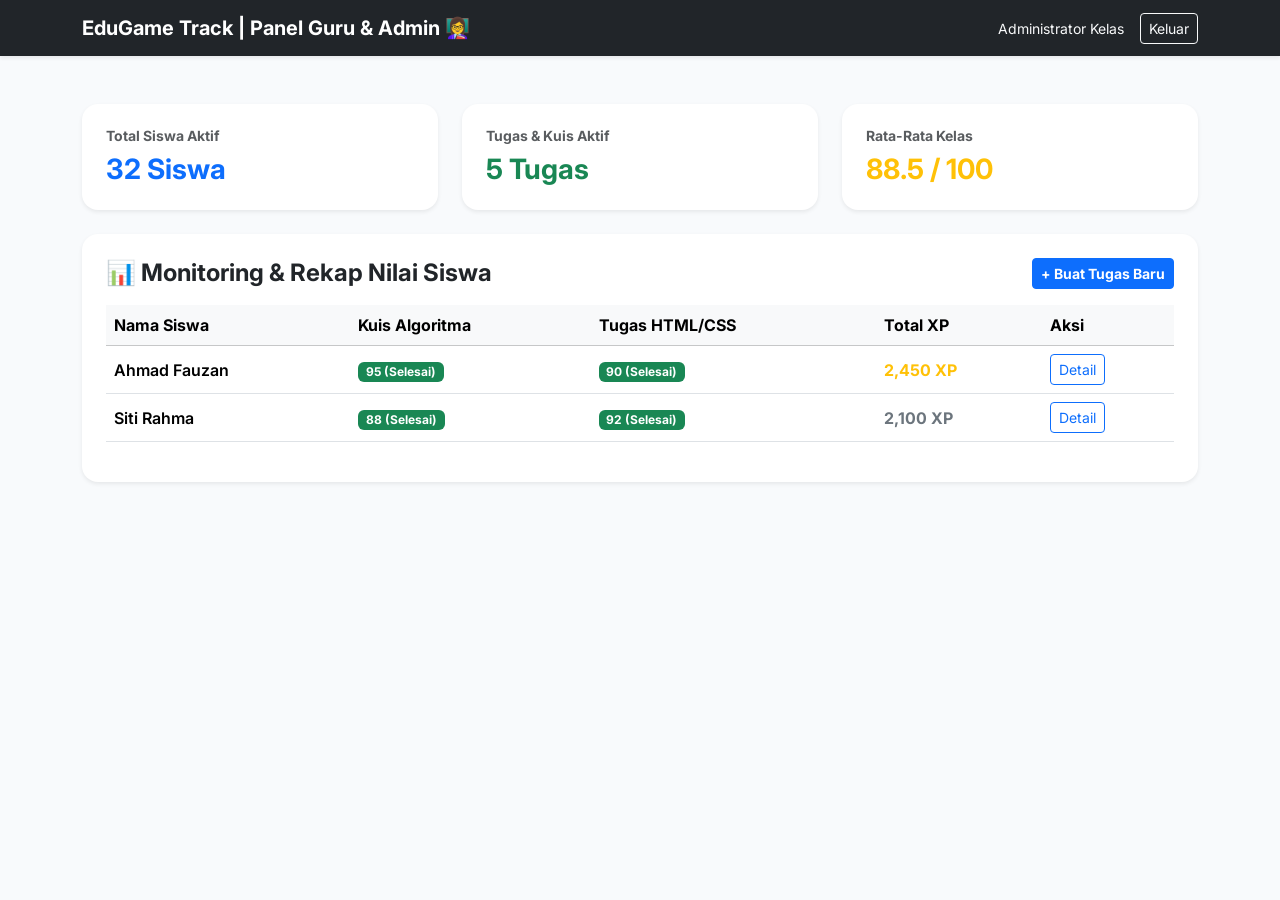
==== dashboard-guru.html @ e664f9f6 "Initial commit - EduGame Track" ====
<!DOCTYPE html>
<html lang="id">
<head>
    <meta charset="UTF-8">
    <meta name="viewport" content="width=device-width, initial-scale=1.0">
    <title>Dashboard Guru - EduGame Track</title>
    <link href="https://cdn.jsdelivr.net/npm/bootstrap@5.3.3/dist/css/bootstrap.min.css" rel="stylesheet">
    <link href="https://fonts.googleapis.com/css2?family=Inter:wght@300;400;500;600;700&display=swap" rel="stylesheet">
    <style>body { font-family: 'Inter', sans-serif; background-color: #f8fafc; }</style>
</head>
<body>

    <!-- Navbar Guru -->
    <nav class="navbar navbar-expand-lg navbar-dark bg-dark shadow-sm">
        <div class="container">
            <a class="navbar-brand fw-bold" href="#">EduGame Track | Panel Guru & Admin 👩‍🏫</a>
            <div class="d-flex align-items-center gap-3">
                <span class="text-light small">Administrator Kelas</span>
                <a href="index.html" class="btn btn-outline-light btn-sm">Keluar</a>
            </div>
        </div>
    </nav>

    <!-- Konten Utama Guru -->
    <div class="container py-5">
        <div class="row g-4 mb-4">
            <div class="col-md-4">
                <div class="card border-0 shadow-sm rounded-4 p-4 bg-white">
                    <h6 class="text-muted small fw-bold">Total Siswa Aktif</h6>
                    <h3 class="fw-bold text-primary mb-0">32 Siswa</h3>
                </div>
            </div>
            <div class="col-md-4">
                <div class="card border-0 shadow-sm rounded-4 p-4 bg-white">
                    <h6 class="text-muted small fw-bold">Tugas & Kuis Aktif</h6>
                    <h3 class="fw-bold text-success mb-0">5 Tugas</h3>
                </div>
            </div>
            <div class="col-md-4">
                <div class="card border-0 shadow-sm rounded-4 p-4 bg-white">
                    <h6 class="text-muted small fw-bold">Rata-Rata Kelas</h6>
                    <h3 class="fw-bold text-warning mb-0">88.5 / 100</h3>
                </div>
            </div>
        </div>

        <div class="card border-0 shadow-sm rounded-4 p-4">
            <div class="d-flex justify-content-between align-items-center mb-3">
                <h4 class="fw-bold mb-0">📊 Monitoring & Rekap Nilai Siswa</h4>
                <button onclick="alert('Membuka form pembuatan tugas baru...')" class="btn btn-primary btn-sm fw-bold">+ Buat Tugas Baru</button>
            </div>
            <div class="table-responsive">
                <table class="table table-hover align-middle">
                    <thead class="table-light">
                        <tr>
                            <th>Nama Siswa</th>
                            <th>Kuis Algoritma</th>
                            <th>Tugas HTML/CSS</th>
                            <th>Total XP</th>
                            <th>Aksi</th>
                        </tr>
                    </thead>
                    <tbody>
                        <tr>
                            <td class="fw-semibold">Ahmad Fauzan</td>
                            <td><span class="badge bg-success">95 (Selesai)</span></td>
                            <td><span class="badge bg-success">90 (Selesai)</span></td>
                            <td class="fw-bold text-warning">2,450 XP</td>
                            <td><button class="btn btn-sm btn-outline-primary">Detail</button></td>
                        </tr>
                        <tr>
                            <td class="fw-semibold">Siti Rahma</td>
                            <td><span class="badge bg-success">88 (Selesai)</span></td>
                            <td><span class="badge bg-success">92 (Selesai)</span></td>
                            <td class="fw-bold text-secondary">2,100 XP</td>
                            <td><button class="btn btn-sm btn-outline-primary">Detail</button></td>
                        </tr>
                    </tbody>
                </table>
            </div>
        </div>
    </div>

    <script src="https://cdn.jsdelivr.net/npm/bootstrap@5.3.3/dist/js/bootstrap.bundle.min.js"></script>
</body>
</html>
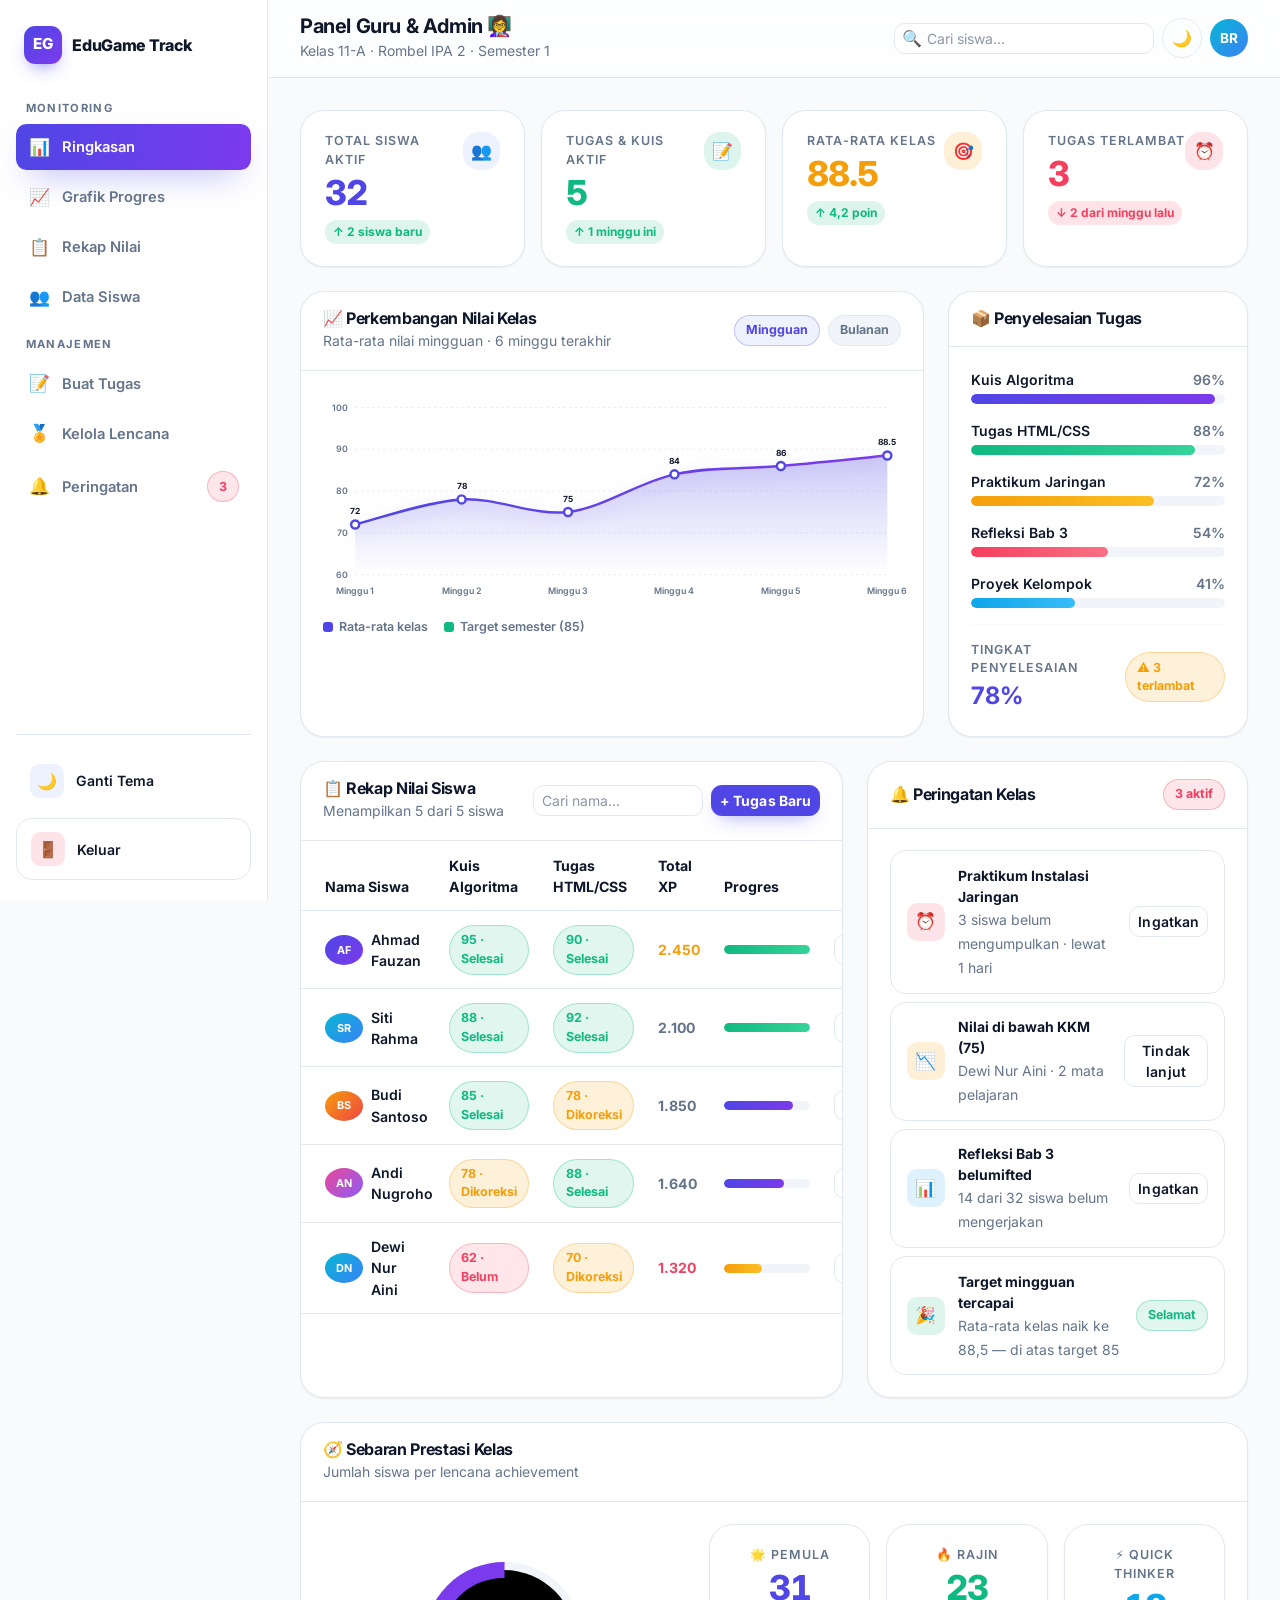
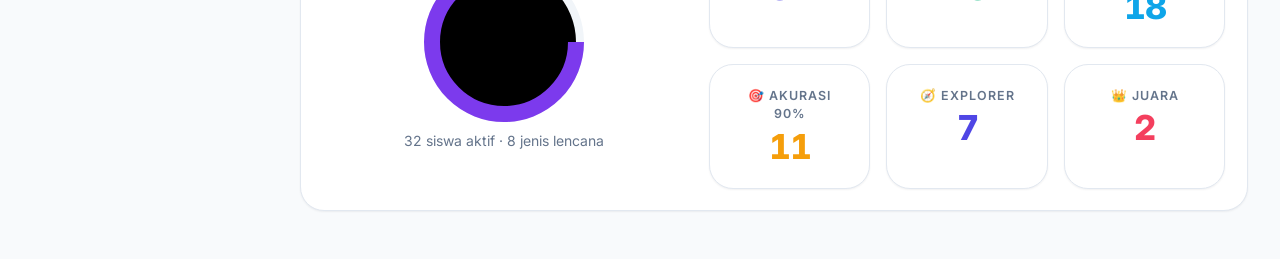
==== commit c48d4acd: "Redesign: design system assets, dark mode, animasi, grafik SVG, kuis game lengkap - assets/css/style" ====
--- a/dashboard-guru.html
+++ b/dashboard-guru.html
@@ -1,86 +1,570 @@
 <!DOCTYPE html>
-<html lang="id">
+<html lang="id" data-bs-theme="light">
 <head>
     <meta charset="UTF-8">
     <meta name="viewport" content="width=device-width, initial-scale=1.0">
-    <title>Dashboard Guru - EduGame Track</title>
+    <meta name="description" content="Panel guru EduGame Track — monitoring kelas, rekap nilai, dan grafik progres siswa.">
+    <meta name="theme-color" content="#4f46e5">
+    <title>Panel Guru — EduGame Track</title>
+
+    <link rel="icon" href="data:image/svg+xml,%3Csvg xmlns='http://www.w3.org/2000/svg' viewBox='0 0 64 64'%3E%3Crect width='64' height='64' rx='14' fill='%234f46e5'/%3E%3Ctext x='32' y='45' font-size='34' font-family='Arial,Helvetica,sans-serif' font-weight='bold' fill='%23ffffff' text-anchor='middle'%3EE%3C/text%3E%3C/svg%3E">
+
     <link href="https://cdn.jsdelivr.net/npm/bootstrap@5.3.3/dist/css/bootstrap.min.css" rel="stylesheet">
-    <link href="https://fonts.googleapis.com/css2?family=Inter:wght@300;400;500;600;700&display=swap" rel="stylesheet">
-    <style>body { font-family: 'Inter', sans-serif; background-color: #f8fafc; }</style>
+    <link href="https://fonts.googleapis.com/css2?family=Inter:wght@300;400;500;600;700;800&display=swap" rel="stylesheet">
+    <link rel="stylesheet" href="assets/css/style.css">
+
+    <script>
+        (function () {
+            try {
+                var t = localStorage.getItem('eg-theme');
+                document.documentElement.setAttribute('data-bs-theme', t || 'light');
+            } catch (e) { }
+        })();
+    </script>
+
+    <style>
+        .eg-alert-row {
+            display: flex; align-items: center; gap: .85rem;
+            padding: .85rem 1rem;
+            border-radius: var(--eg-radius);
+            border: 1px solid var(--eg-border);
+            background: var(--eg-surface);
+            transition: all var(--eg-dur) var(--eg-ease);
+        }
+        .eg-alert-row:hover { box-shadow: var(--eg-shadow-sm); transform: translateX(4px); }
+        .eg-alert-icon {
+            width: 38px; height: 38px; flex: 0 0 38px;
+            border-radius: .65rem;
+            display: grid; place-items: center;
+            font-size: 1.05rem;
+        }
+        .eg-table-mini { font-size: .88rem; }
+        .eg-legend {
+            display: inline-flex; align-items: center; gap: .4rem;
+            font-size: .78rem; font-weight: 600; color: var(--eg-muted);
+        }
+        .eg-legend i { width: 10px; height: 10px; border-radius: 3px; display: block; }
+    </style>
 </head>
+
 <body>
 
-    <!-- Navbar Guru -->
-    <nav class="navbar navbar-expand-lg navbar-dark bg-dark shadow-sm">
-        <div class="container">
-            <a class="navbar-brand fw-bold" href="#">EduGame Track | Panel Guru & Admin 👩‍🏫</a>
+<div class="eg-shell">
+
+    <!-- ============ SIDEBAR ============ -->
+    <aside class="eg-sidebar" data-sidebar>
+        <a class="eg-sidebar-brand text-decoration-none text-reset" href="index.html">
+            <span class="eg-brand-mark">EG</span>
+            <span>EduGame&nbsp;Track</span>
+        </a>
+
+        <div class="eg-nav-group-title">Monitoring</div>
+        <nav class="d-flex flex-column gap-1">
+            <a class="eg-side-link active" href="#">
+                <span class="eg-side-icon">📊</span> Ringkasan
+            </a>
+            <a class="eg-side-link" href="#grafik">
+                <span class="eg-side-icon">📈</span> Grafik Progres
+            </a>
+            <a class="eg-side-link" href="#rekap">
+                <span class="eg-side-icon">📋</span> Rekap Nilai
+            </a>
+            <a class="eg-side-link" href="#rekap">
+                <span class="eg-side-icon">👥</span> Data Siswa
+            </a>
+        </nav>
+
+        <div class="eg-nav-group-title">Manajemen</div>
+        <nav class="d-flex flex-column gap-1">
+            <a class="eg-side-link" href="#">
+                <span class="eg-side-icon">📝</span> Buat Tugas
+            </a>
+            <a class="eg-side-link" href="#">
+                <span class="eg-side-icon">🏅</span> Kelola Lencana
+            </a>
+            <a class="eg-side-link" href="#peringatan">
+                <span class="eg-side-icon">🔔</span> Peringatan
+                <span class="eg-badge-chip eg-chip-danger ms-auto">3</span>
+            </a>
+        </nav>
+
+        <div class="eg-side-foot">
+            <button class="eg-quick-action w-100 border-0 mb-2" type="button" data-theme-toggle>
+                <span class="qa-icon" data-theme-icon>🌙</span>
+                <span class="flex-grow-1 text-start">Ganti Tema</span>
+            </button>
+            <a class="eg-quick-action" href="login.html">
+                <span class="qa-icon" style="background:rgba(var(--eg-danger-rgb),.14)">🚪</span>
+                <span class="flex-grow-1">Keluar</span>
+            </a>
+        </div>
+    </aside>
+
+    <!-- ============ KONTEN ============ -->
+    <div class="eg-main">
+
+        <!-- Topbar -->
+        <header class="eg-topbar">
             <div class="d-flex align-items-center gap-3">
-                <span class="text-light small">Administrator Kelas</span>
-                <a href="index.html" class="btn btn-outline-light btn-sm">Keluar</a>
+                <button class="btn btn-ghost btn-icon eg-sidebar-toggle" type="button" data-sidebar-toggle aria-label="Buka menu">☰</button>
+                <div>
+                    <h1 class="fw-bold mb-0 fs-5">Panel Guru &amp; Admin 👩‍🏫</h1>
+                    <small class="text-secondary">Kelas 11-A · Rombel IPA 2 · Semester 1</small>
+                </div>
             </div>
-        </div>
-    </nav>
-
-    <!-- Konten Utama Guru -->
-    <div class="container py-5">
-        <div class="row g-4 mb-4">
-            <div class="col-md-4">
-                <div class="card border-0 shadow-sm rounded-4 p-4 bg-white">
-                    <h6 class="text-muted small fw-bold">Total Siswa Aktif</h6>
-                    <h3 class="fw-bold text-primary mb-0">32 Siswa</h3>
-                </div>
+
+            <div class="d-flex align-items-center gap-2">
+                <div class="position-relative d-none d-md-block">
+                    <input type="search" class="form-control form-control-sm" id="topSearch"
+                           placeholder="Cari siswa…" style="padding-left:2rem" aria-label="Cari siswa">
+                    <span class="position-absolute top-50 translate-middle-y ms-2 text-secondary">🔍</span>
+                </div>
+                <button class="btn btn-ghost btn-icon" type="button" data-theme-toggle aria-label="Ganti tema">
+                    <span data-theme-icon>🌙</span>
+                </button>
+                <span class="eg-avatar eg-avatar-2" title="Bu Rina">BR</span>
             </div>
-            <div class="col-md-4">
-                <div class="card border-0 shadow-sm rounded-4 p-4 bg-white">
-                    <h6 class="text-muted small fw-bold">Tugas & Kuis Aktif</h6>
-                    <h3 class="fw-bold text-success mb-0">5 Tugas</h3>
+        </header>
+
+        <div class="eg-content">
+
+            <!-- Statistik -->
+            <div class="row g-3 mb-4">
+                <div class="col-6 col-xl-3">
+                    <div class="eg-stat h-100" data-reveal>
+                        <div class="d-flex justify-content-between align-items-start">
+                            <div>
+                                <div class="eg-stat-label mb-1">Total Siswa Aktif</div>
+                                <div class="eg-stat-value text-primary"><span data-count="32">0</span></div>
+                            </div>
+                            <span class="eg-icon-bubble" style="width:38px;height:38px;font-size:1.05rem">👥</span>
+                        </div>
+                        <span class="eg-stat-trend eg-trend-up mt-2">↑ 2 siswa baru</span>
+                    </div>
+                </div>
+                <div class="col-6 col-xl-3">
+                    <div class="eg-stat h-100" data-reveal style="--reveal-delay:80ms">
+                        <div class="d-flex justify-content-between align-items-start">
+                            <div>
+                                <div class="eg-stat-label mb-1">Tugas &amp; Kuis Aktif</div>
+                                <div class="eg-stat-value text-success"><span data-count="5">0</span></div>
+                            </div>
+                            <span class="eg-icon-bubble eg-icon-bubble-2" style="width:38px;height:38px;font-size:1.05rem">📝</span>
+                        </div>
+                        <span class="eg-stat-trend eg-trend-up mt-2">↑ 1 minggu ini</span>
+                    </div>
+                </div>
+                <div class="col-6 col-xl-3">
+                    <div class="eg-stat h-100" data-reveal style="--reveal-delay:160ms">
+                        <div class="d-flex justify-content-between align-items-start">
+                            <div>
+                                <div class="eg-stat-label mb-1">Rata-rata Kelas</div>
+                                <div class="eg-stat-value text-warning"><span data-count="88.5" data-decimals="1">0</span></div>
+                            </div>
+                            <span class="eg-icon-bubble eg-icon-bubble-3" style="width:38px;height:38px;font-size:1.05rem">🎯</span>
+                        </div>
+                        <span class="eg-stat-trend eg-trend-up mt-2">↑ 4,2 poin</span>
+                    </div>
+                </div>
+                <div class="col-6 col-xl-3">
+                    <div class="eg-stat h-100" data-reveal style="--reveal-delay:240ms">
+                        <div class="d-flex justify-content-between align-items-start">
+                            <div>
+                                <div class="eg-stat-label mb-1">Tugas Terlambat</div>
+                                <div class="eg-stat-value text-danger"><span data-count="3">0</span></div>
+                            </div>
+                            <span class="eg-icon-bubble eg-icon-bubble-6" style="width:38px;height:38px;font-size:1.05rem">⏰</span>
+                        </div>
+                        <span class="eg-stat-trend eg-trend-down mt-2">↓ 2 dari minggu lalu</span>
+                    </div>
                 </div>
             </div>
-            <div class="col-md-4">
-                <div class="card border-0 shadow-sm rounded-4 p-4 bg-white">
-                    <h6 class="text-muted small fw-bold">Rata-Rata Kelas</h6>
-                    <h3 class="fw-bold text-warning mb-0">88.5 / 100</h3>
+
+            <!-- Grafik -->
+            <div class="row g-4 mb-4" id="grafik">
+                <div class="col-lg-8">
+                    <div class="eg-panel h-100" data-reveal>
+                        <div class="eg-panel-head">
+                            <div>
+                                <h3 class="eg-panel-title">📈 Perkembangan Nilai Kelas</h3>
+                                <small class="text-secondary">Rata-rata nilai mingguan · 6 minggu terakhir</small>
+                            </div>
+                            <div class="d-flex gap-2">
+                                <span class="eg-badge-chip eg-chip-primary">Mingguan</span>
+                                <span class="eg-badge-chip eg-chip-muted">Bulanan</span>
+                            </div>
+                        </div>
+                        <div class="eg-panel-body">
+                            <div id="chartNilai"></div>
+                            <div class="d-flex flex-wrap gap-3 mt-3">
+                                <span class="eg-legend"><i style="background:var(--eg-primary)"></i> Rata-rata kelas</span>
+                                <span class="eg-legend"><i style="background:var(--eg-success)"></i> Target semester (85)</span>
+                            </div>
+                        </div>
+                    </div>
+                </div>
+
+                <div class="col-lg-4">
+                    <div class="eg-panel h-100" data-reveal="right">
+                        <div class="eg-panel-head">
+                            <h3 class="eg-panel-title">📦 Penyelesaian Tugas</h3>
+                        </div>
+                        <div class="eg-panel-body">
+                            <div class="eg-bar-row">
+                                <div class="d-flex justify-content-between small fw-semibold mb-1">
+                                    <span>Kuis Algoritma</span><span class="text-secondary">96%</span>
+                                </div>
+                                <div class="eg-bar-track">
+                                    <div class="eg-bar-fill" data-progress="96" style="background:linear-gradient(90deg,var(--eg-primary),var(--eg-violet))"></div>
+                                </div>
+                            </div>
+                            <div class="eg-bar-row">
+                                <div class="d-flex justify-content-between small fw-semibold mb-1">
+                                    <span>Tugas HTML/CSS</span><span class="text-secondary">88%</span>
+                                </div>
+                                <div class="eg-bar-track">
+                                    <div class="eg-bar-fill" data-progress="88" style="background:linear-gradient(90deg,var(--eg-success),#34d399)"></div>
+                                </div>
+                            </div>
+                            <div class="eg-bar-row">
+                                <div class="d-flex justify-content-between small fw-semibold mb-1">
+                                    <span>Praktikum Jaringan</span><span class="text-secondary">72%</span>
+                                </div>
+                                <div class="eg-bar-track">
+                                    <div class="eg-bar-fill" data-progress="72" style="background:linear-gradient(90deg,var(--eg-xp),#fbbf24)"></div>
+                                </div>
+                            </div>
+                            <div class="eg-bar-row">
+                                <div class="d-flex justify-content-between small fw-semibold mb-1">
+                                    <span>Refleksi Bab 3</span><span class="text-secondary">54%</span>
+                                </div>
+                                <div class="eg-bar-track">
+                                    <div class="eg-bar-fill" data-progress="54" style="background:linear-gradient(90deg,var(--eg-danger),#fb7185)"></div>
+                                </div>
+                            </div>
+                            <div class="eg-bar-row">
+                                <div class="d-flex justify-content-between small fw-semibold mb-1">
+                                    <span>Proyek Kelompok</span><span class="text-secondary">41%</span>
+                                </div>
+                                <div class="eg-bar-track">
+                                    <div class="eg-bar-fill" data-progress="41" style="background:linear-gradient(90deg,var(--eg-info),#38bdf8)"></div>
+                                </div>
+                            </div>
+
+                            <hr style="border-color:var(--eg-border)">
+
+                            <div class="d-flex justify-content-between align-items-center">
+                                <div>
+                                    <div class="eg-stat-label">Tingkat Penyelesaian</div>
+                                    <div class="fs-4 fw-bold text-primary">78%</div>
+                                </div>
+                                <span class="eg-badge-chip eg-chip-warning">⚠️ 3 terlambat</span>
+                            </div>
+                        </div>
+                    </div>
                 </div>
             </div>
-        </div>
-
-        <div class="card border-0 shadow-sm rounded-4 p-4">
-            <div class="d-flex justify-content-between align-items-center mb-3">
-                <h4 class="fw-bold mb-0">📊 Monitoring & Rekap Nilai Siswa</h4>
-                <button onclick="alert('Membuka form pembuatan tugas baru...')" class="btn btn-primary btn-sm fw-bold">+ Buat Tugas Baru</button>
+
+            <!-- Rekap + Peringatan -->
+            <div class="row g-4 mb-4">
+                <div class="col-lg-7" id="rekap">
+                    <div class="eg-panel h-100" data-reveal>
+                        <div class="eg-panel-head">
+                            <div>
+                                <h3 class="eg-panel-title">📋 Rekap Nilai Siswa</h3>
+                                <small class="text-secondary" id="tableInfo">Menampilkan 5 dari 5 siswa</small>
+                            </div>
+                            <div class="d-flex gap-2">
+                                <input type="search" class="form-control form-control-sm" id="tableSearch"
+                                       placeholder="Cari nama…" style="width:170px" aria-label="Cari nama siswa">
+                                <button class="btn btn-primary btn-sm fw-bold" type="button" id="btnNewTask">+ Tugas Baru</button>
+                            </div>
+                        </div>
+                        <div class="eg-panel-body p-0">
+                            <div class="table-responsive">
+                                <table class="table table-hover align-middle eg-table-mini mb-0" id="studentTable">
+                                    <thead>
+                                        <tr>
+                                            <th class="ps-4">Nama Siswa</th>
+                                            <th>Kuis Algoritma</th>
+                                            <th>Tugas HTML/CSS</th>
+                                            <th>Total XP</th>
+                                            <th>Progres</th>
+                                            <th class="text-end pe-4">Aksi</th>
+                                        </tr>
+                                    </thead>
+                                    <tbody>
+                                        <tr>
+                                            <td class="ps-4">
+                                                <div class="d-flex align-items-center gap-2">
+                                                    <span class="eg-avatar" style="width:30px;height:30px;font-size:.68rem">AF</span>
+                                                    <span class="fw-semibold">Ahmad Fauzan</span>
+                                                </div>
+                                            </td>
+                                            <td><span class="eg-badge-chip eg-chip-success">95 · Selesai</span></td>
+                                            <td><span class="eg-badge-chip eg-chip-success">90 · Selesai</span></td>
+                                            <td class="fw-bold text-warning">2.450</td>
+                                            <td style="min-width:110px">
+                                                <div class="eg-progress eg-progress-success"><span data-progress="100"></span></div>
+                                            </td>
+                                            <td class="text-end pe-4">
+                                                <button class="btn btn-ghost btn-sm" data-detail="Ahmad Fauzan">Detail</button>
+                                            </td>
+                                        </tr>
+                                        <tr>
+                                            <td class="ps-4">
+                                                <div class="d-flex align-items-center gap-2">
+                                                    <span class="eg-avatar eg-avatar-2" style="width:30px;height:30px;font-size:.68rem">SR</span>
+                                                    <span class="fw-semibold">Siti Rahma</span>
+                                                </div>
+                                            </td>
+                                            <td><span class="eg-badge-chip eg-chip-success">88 · Selesai</span></td>
+                                            <td><span class="eg-badge-chip eg-chip-success">92 · Selesai</span></td>
+                                            <td class="fw-bold text-secondary">2.100</td>
+                                            <td style="min-width:110px">
+                                                <div class="eg-progress eg-progress-success"><span data-progress="100"></span></div>
+                                            </td>
+                                            <td class="text-end pe-4">
+                                                <button class="btn btn-ghost btn-sm" data-detail="Siti Rahma">Detail</button>
+                                            </td>
+                                        </tr>
+                                        <tr>
+                                            <td class="ps-4">
+                                                <div class="d-flex align-items-center gap-2">
+                                                    <span class="eg-avatar eg-avatar-3" style="width:30px;height:30px;font-size:.68rem">BS</span>
+                                                    <span class="fw-semibold">Budi Santoso</span>
+                                                </div>
+                                            </td>
+                                            <td><span class="eg-badge-chip eg-chip-success">85 · Selesai</span></td>
+                                            <td><span class="eg-badge-chip eg-chip-warning">78 · Dikoreksi</span></td>
+                                            <td class="fw-bold text-secondary">1.850</td>
+                                            <td style="min-width:110px">
+                                                <div class="eg-progress"><span data-progress="80"></span></div>
+                                            </td>
+                                            <td class="text-end pe-4">
+                                                <button class="btn btn-ghost btn-sm" data-detail="Budi Santoso">Detail</button>
+                                            </td>
+                                        </tr>
+                                        <tr>
+                                            <td class="ps-4">
+                                                <div class="d-flex align-items-center gap-2">
+                                                    <span class="eg-avatar eg-avatar-4" style="width:30px;height:30px;font-size:.68rem">AN</span>
+                                                    <span class="fw-semibold">Andi Nugroho</span>
+                                                </div>
+                                            </td>
+                                            <td><span class="eg-badge-chip eg-chip-warning">78 · Dikoreksi</span></td>
+                                            <td><span class="eg-badge-chip eg-chip-success">88 · Selesai</span></td>
+                                            <td class="fw-bold text-secondary">1.640</td>
+                                            <td style="min-width:110px">
+                                                <div class="eg-progress"><span data-progress="70"></span></div>
+                                            </td>
+                                            <td class="text-end pe-4">
+                                                <button class="btn btn-ghost btn-sm" data-detail="Andi Nugroho">Detail</button>
+                                            </td>
+                                        </tr>
+                                        <tr>
+                                            <td class="ps-4">
+                                                <div class="d-flex align-items-center gap-2">
+                                                    <span class="eg-avatar eg-avatar-2" style="width:30px;height:30px;font-size:.68rem">DN</span>
+                                                    <span class="fw-semibold">Dewi Nur Aini</span>
+                                                </div>
+                                            </td>
+                                            <td><span class="eg-badge-chip eg-chip-danger">62 · Belum</span></td>
+                                            <td><span class="eg-badge-chip eg-chip-warning">70 · Dikoreksi</span></td>
+                                            <td class="fw-bold text-danger">1.320</td>
+                                            <td style="min-width:110px">
+                                                <div class="eg-progress eg-progress-xp"><span data-progress="45"></span></div>
+                                            </td>
+                                            <td class="text-end pe-4">
+                                                <button class="btn btn-ghost btn-sm" data-detail="Dewi Nur Aini">Detail</button>
+                                            </td>
+                                        </tr>
+                                    </tbody>
+                                </table>
+                                <p class="text-center text-secondary small py-4 mb-0 d-none" id="emptyState">
+                                    Tidak ada siswa yang cocok dengan pencarianmu.
+                                </p>
+                            </div>
+                        </div>
+                    </div>
+                </div>
+
+                <div class="col-lg-5" id="peringatan">
+                    <div class="eg-panel h-100" data-reveal="right">
+                        <div class="eg-panel-head">
+                            <h3 class="eg-panel-title">🔔 Peringatan Kelas</h3>
+                            <span class="eg-badge-chip eg-chip-danger">3 aktif</span>
+                        </div>
+                        <div class="eg-panel-body d-flex flex-column gap-2">
+                            <div class="eg-alert-row">
+                                <div class="eg-alert-icon" style="background:rgba(var(--eg-danger-rgb),.14)">⏰</div>
+                                <div class="flex-grow-1">
+                                    <div class="fw-bold small">Praktikum Instalasi Jaringan</div>
+                                    <small class="text-secondary">3 siswa belum mengumpulkan · lewat 1 hari</small>
+                                </div>
+                                <button class="btn btn-ghost btn-sm" data-notify="Pengingat dikirim ke 3 siswa.">Ingatkan</button>
+                            </div>
+                            <div class="eg-alert-row">
+                                <div class="eg-alert-icon" style="background:rgba(var(--eg-xp-rgb),.16)">📉</div>
+                                <div class="flex-grow-1">
+                                    <div class="fw-bold small">Nilai di bawah KKM (75)</div>
+                                    <small class="text-secondary">Dewi Nur Aini · 2 mata pelajaran</small>
+                                </div>
+                                <button class="btn btn-ghost btn-sm" data-notify="Catatan coaching akan dikirim ke wali kelas.">Tindak lanjut</button>
+                            </div>
+                            <div class="eg-alert-row">
+                                <div class="eg-alert-icon" style="background:rgba(var(--eg-info-rgb),.14)">📊</div>
+                                <div class="flex-grow-1">
+                                    <div class="fw-bold small">Refleksi Bab 3 belumifted</div>
+                                    <small class="text-secondary">14 dari 32 siswa belum mengerjakan</small>
+                                </div>
+                                <button class="btn btn-ghost btn-sm" data-notify="Pengingat dikirim ke 14 siswa.">Ingatkan</button>
+                            </div>
+                            <div class="eg-alert-row">
+                                <div class="eg-alert-icon" style="background:rgba(var(--eg-success-rgb),.14)">🎉</div>
+                                <div class="flex-grow-1">
+                                    <div class="fw-bold small">Target mingguan tercapai</div>
+                                    <small class="text-secondary">Rata-rata kelas naik ke 88,5 — di atas target 85</small>
+                                </div>
+                                <span class="eg-badge-chip eg-chip-success">Selamat</span>
+                            </div>
+                        </div>
+                    </div>
+                </div>
             </div>
-            <div class="table-responsive">
-                <table class="table table-hover align-middle">
-                    <thead class="table-light">
-                        <tr>
-                            <th>Nama Siswa</th>
-                            <th>Kuis Algoritma</th>
-                            <th>Tugas HTML/CSS</th>
-                            <th>Total XP</th>
-                            <th>Aksi</th>
-                        </tr>
-                    </thead>
-                    <tbody>
-                        <tr>
-                            <td class="fw-semibold">Ahmad Fauzan</td>
-                            <td><span class="badge bg-success">95 (Selesai)</span></td>
-                            <td><span class="badge bg-success">90 (Selesai)</span></td>
-                            <td class="fw-bold text-warning">2,450 XP</td>
-                            <td><button class="btn btn-sm btn-outline-primary">Detail</button></td>
-                        </tr>
-                        <tr>
-                            <td class="fw-semibold">Siti Rahma</td>
-                            <td><span class="badge bg-success">88 (Selesai)</span></td>
-                            <td><span class="badge bg-success">92 (Selesai)</span></td>
-                            <td class="fw-bold text-secondary">2,100 XP</td>
-                            <td><button class="btn btn-sm btn-outline-primary">Detail</button></td>
-                        </tr>
-                    </tbody>
-                </table>
+
+            <!-- Ringkasan kelas -->
+            <div class="eg-panel" data-reveal>
+                <div class="eg-panel-head">
+                    <div>
+                        <h3 class="eg-panel-title">🧭 Sebaran Prestasi Kelas</h3>
+                        <small class="text-secondary">Jumlah siswa per lencana achievement</small>
+                    </div>
+                </div>
+                <div class="eg-panel-body">
+                    <div class="row g-4 align-items-center">
+                        <div class="col-lg-5 text-center">
+                            <div class="eg-ring-wrap mx-auto" style="width:160px;height:160px">
+                                <svg id="donutLencana" width="160" height="160" role="img" aria-label="Sebaran lencana kelas"></svg>
+                            </div>
+                            <small class="text-secondary d-block mt-2">32 siswa aktif · 8 jenis lencana</small>
+                        </div>
+                        <div class="col-lg-7">
+                            <div class="row g-3">
+                                <div class="col-6 col-md-4">
+                                    <div class="eg-stat h-100 text-center">
+                                        <div class="eg-stat-label mb-1">🌟 Pemula</div>
+                                        <div class="eg-stat-value text-primary"><span data-count="32">0</span></div>
+                                    </div>
+                                </div>
+                                <div class="col-6 col-md-4">
+                                    <div class="eg-stat h-100 text-center">
+                                        <div class="eg-stat-label mb-1">🔥 Rajin</div>
+                                        <div class="eg-stat-value text-success"><span data-count="24">0</span></div>
+                                    </div>
+                                </div>
+                                <div class="col-6 col-md-4">
+                                    <div class="eg-stat h-100 text-center">
+                                        <div class="eg-stat-label mb-1">⚡ Quick Thinker</div>
+                                        <div class="eg-stat-value text-info"><span data-count="18">0</span></div>
+                                    </div>
+                                </div>
+                                <div class="col-6 col-md-4">
+                                    <div class="eg-stat h-100 text-center">
+                                        <div class="eg-stat-label mb-1">🎯 Akurasi 90%</div>
+                                        <div class="eg-stat-value text-warning"><span data-count="11">0</span></div>
+                                    </div>
+                                </div>
+                                <div class="col-6 col-md-4">
+                                    <div class="eg-stat h-100 text-center">
+                                        <div class="eg-stat-label mb-1">🧭 Explorer</div>
+                                        <div class="eg-stat-value text-primary"><span data-count="7">0</span></div>
+                                    </div>
+                                </div>
+                                <div class="col-6 col-md-4">
+                                    <div class="eg-stat h-100 text-center">
+                                        <div class="eg-stat-label mb-1">👑 Juara</div>
+                                        <div class="eg-stat-value text-danger"><span data-count="2">0</span></div>
+                                    </div>
+                                </div>
+                            </div>
+                        </div>
+                    </div>
+                </div>
             </div>
+
         </div>
     </div>
-
-    <script src="https://cdn.jsdelivr.net/npm/bootstrap@5.3.3/dist/js/bootstrap.bundle.min.js"></script>
+</div>
+
+<script src="https://cdn.jsdelivr.net/npm/bootstrap@5.3.3/dist/js/bootstrap.bundle.min.js"></script>
+<script src="assets/js/app.js"></script>
+<script>
+    (function () {
+        'use strict';
+
+        /* Grafik perkembangan nilai (SVG buatan sendiri) */
+        EG.chart.line(document.getElementById('chartNilai'), {
+            labels: ['Minggu 1', 'Minggu 2', 'Minggu 3', 'Minggu 4', 'Minggu 5', 'Minggu 6'],
+            values: [72, 78, 75, 84, 86, 88.5],
+            min: 60, max: 100, unit: '',
+            label: 'Grafik perkembangan rata-rata nilai kelas 11-A'
+        });
+
+        /* Donat sebaran lencana */
+        EG.chart.ring(document.getElementById('donutLencana'), 75, 100, {
+            size: 160, stroke: 16, color: 'var(--eg-violet)'
+        });
+
+        /* Pencarian tabel */
+        const table = document.getElementById('studentTable');
+        const searchInput = document.getElementById('tableSearch');
+        const topSearch = document.getElementById('topSearch');
+        const info = document.getElementById('tableInfo');
+        const emptyState = document.getElementById('emptyState');
+
+        function filterRows(keyword) {
+            const key = keyword.trim().toLowerCase();
+            const rows = Array.from(table.tBodies[0].rows);
+            let visible = 0;
+
+            rows.forEach((row) => {
+                const match = row.textContent.toLowerCase().includes(key);
+                row.style.display = match ? '' : 'none';
+                if (match) visible++;
+            });
+
+            info.textContent = 'Menampilkan ' + visible + ' dari ' + rows.length + ' siswa';
+            emptyState.classList.toggle('d-none', visible !== 0);
+        }
+
+        searchInput.addEventListener('input', (e) => filterRows(e.target.value));
+        topSearch.addEventListener('input', (e) => {
+            searchInput.value = e.target.value;
+            filterRows(e.target.value);
+        });
+
+        /* Aksi baris tabel */
+        document.querySelectorAll('[data-detail]').forEach((btn) => {
+            btn.addEventListener('click', () => {
+                EG.toast('Menampilkan profil lengkap ' + btn.dataset.detail + '.', {
+                    type: 'info', title: 'Detail Siswa', icon: '👤'
+                });
+            });
+        });
+
+        document.querySelectorAll('[data-notify]').forEach((btn) => {
+            btn.addEventListener('click', () => {
+                EG.toast(btn.dataset.notify, { type: 'success', title: 'Tindakan diproses', icon: '📨' });
+            });
+        });
+
+        document.getElementById('btnNewTask').addEventListener('click', () => {
+            EG.toast('Formulir pembuatan tugas akan segera tersedia di versi berikutnya.', {
+                type: 'info', title: 'Buat Tugas Baru', icon: '📝'
+            });
+        });
+    })();
+</script>
 </body>
-</html>+</html>
--- a/assets/css/style.css
+++ b/assets/css/style.css
@@ -0,0 +1,1271 @@
+/* ==========================================================================
+   EduGame Track — Blueprint Design System
+   --------------------------------------------------------------------------
+   Tema   : Gamifikasi pendidikan (Indigo/Violet + Amber untuk XP)
+   Layout : Landing page + Login + Dashboard (Siswa & Guru)
+   Support: Light/Dark theme, reduced-motion, print
+   ========================================================================== */
+
+/* --------------------------------------------------------------------------
+   1. Design tokens
+   -------------------------------------------------------------------------- */
+:root {
+  /* Brand */
+  --eg-primary: #4f46e5;
+  --eg-primary-rgb: 79, 70, 229;
+  --eg-primary-dark: #4338ca;
+  --eg-primary-soft: #eef2ff;
+  --eg-violet: #7c3aed;
+  --eg-violet-rgb: 124, 58, 237;
+
+  /* Semantic */
+  --eg-xp: #f59e0b;
+  --eg-xp-rgb: 245, 158, 11;
+  --eg-success: #10b981;
+  --eg-success-rgb: 16, 185, 129;
+  --eg-danger: #f43f5e;
+  --eg-danger-rgb: 244, 63, 94;
+  --eg-info: #0ea5e9;
+  --eg-info-rgb: 14, 165, 233;
+
+  /* Surface */
+  --eg-surface: #ffffff;
+  --eg-surface-2: #f8fafc;
+  --eg-surface-3: #f1f5f9;
+  --eg-border: #e2e8f0;
+  --eg-text: #0f172a;
+  --eg-muted: #64748b;
+
+  /* Shape & motion */
+  --eg-radius-sm: .65rem;
+  --eg-radius: 1rem;
+  --eg-radius-lg: 1.5rem;
+  --eg-radius-xl: 2rem;
+  --eg-ease: cubic-bezier(.4, 0, .2, 1);
+  --eg-ease-out: cubic-bezier(.16, 1, .3, 1);
+  --eg-dur: .3s;
+
+  /* Elevation */
+  --eg-shadow-xs: 0 1px 2px rgba(15, 23, 42, .06);
+  --eg-shadow-sm: 0 1px 2px rgba(15, 23, 42, .05), 0 2px 6px -1px rgba(15, 23, 42, .07);
+  --eg-shadow: 0 4px 6px -1px rgba(15, 23, 42, .07), 0 2px 4px -2px rgba(15, 23, 42, .06);
+  --eg-shadow-lg: 0 20px 25px -5px rgba(15, 23, 42, .08), 0 8px 10px -6px rgba(15, 23, 42, .05);
+  --eg-shadow-brand: 0 14px 34px -14px rgba(79, 70, 229, .55);
+
+  /* Glass */
+  --eg-glass-bg: rgba(255, 255, 255, .78);
+  --eg-glass-border: rgba(255, 255, 255, .6);
+}
+
+[data-bs-theme="dark"] {
+  --eg-primary: #818cf8;
+  --eg-primary-rgb: 129, 140, 248;
+  --eg-primary-dark: #6366f1;
+  --eg-primary-soft: rgba(99, 102, 241, .16);
+  --eg-violet: #a78bfa;
+  --eg-violet-rgb: 167, 139, 250;
+
+  --eg-success: #34d399;
+  --eg-success-rgb: 52, 211, 153;
+  --eg-danger: #fb7185;
+  --eg-danger-rgb: 251, 113, 133;
+  --eg-info: #38bdf8;
+  --eg-info-rgb: 56, 189, 248;
+  --eg-xp: #fbbf24;
+  --eg-xp-rgb: 251, 191, 36;
+
+  --eg-surface: #0f172a;
+  --eg-surface-2: #131f38;
+  --eg-surface-3: #1e293b;
+  --eg-border: #273449;
+  --eg-text: #e2e8f0;
+  --eg-muted: #94a3b8;
+
+  --eg-shadow-xs: 0 1px 2px rgba(0, 0, 0, .35);
+  --eg-shadow-sm: 0 1px 2px rgba(0, 0, 0, .35), 0 2px 8px -2px rgba(0, 0, 0, .4);
+  --eg-shadow: 0 6px 14px -4px rgba(0, 0, 0, .45);
+  --eg-shadow-lg: 0 24px 40px -12px rgba(0, 0, 0, .55);
+  --eg-shadow-brand: 0 14px 34px -14px rgba(99, 102, 241, .6);
+
+  --eg-glass-bg: rgba(15, 23, 42, .82);
+  --eg-glass-border: rgba(148, 163, 184, .18);
+}
+
+/* --------------------------------------------------------------------------
+   2. Base
+   -------------------------------------------------------------------------- */
+html {
+  scroll-behavior: smooth;
+  scroll-padding-top: 90px;
+}
+
+body {
+  font-family: 'Inter', system-ui, -apple-system, 'Segoe UI', sans-serif;
+  background-color: var(--eg-surface-2);
+  color: var(--eg-text);
+  -webkit-font-smoothing: antialiased;
+  overflow-x: hidden;
+}
+
+h1, h2, h3, h4, h5, h6 {
+  letter-spacing: -.02em;
+  font-weight: 700;
+}
+
+::selection {
+  background: rgba(var(--eg-primary-rgb), .22);
+}
+
+/* Scrollbar */
+::-webkit-scrollbar { width: 11px; height: 11px; }
+::-webkit-scrollbar-track { background: var(--eg-surface-3); }
+::-webkit-scrollbar-thumb {
+  background: rgba(var(--eg-primary-rgb), .35);
+  border-radius: 99px;
+  border: 3px solid var(--eg-surface-3);
+}
+::-webkit-scrollbar-thumb:hover { background: rgba(var(--eg-primary-rgb), .55); }
+
+/* Focus ring yang konsisten */
+a:focus-visible,
+button:focus-visible,
+input:focus-visible,
+select:focus-visible,
+textarea:focus-visible,
+[tabindex]:focus-visible {
+  outline: 3px solid rgba(var(--eg-primary-rgb), .45);
+  outline-offset: 2px;
+  border-radius: .35rem;
+}
+
+/* --------------------------------------------------------------------------
+   3. Bootstrap overrides
+   -------------------------------------------------------------------------- */
+:root,
+[data-bs-theme="light"] {
+  --bs-body-bg: var(--eg-surface-2);
+  --bs-body-color: var(--eg-text);
+  --bs-border-color: var(--eg-border);
+  --bs-secondary-color: var(--eg-muted);
+  --bs-link-color: var(--eg-primary);
+  --bs-link-hover-color: var(--eg-primary-dark);
+  --bs-border-radius: var(--eg-radius-sm);
+}
+
+[data-bs-theme="dark"] {
+  --bs-body-bg: var(--eg-surface-2);
+  --bs-body-color: var(--eg-text);
+  --bs-border-color: var(--eg-border);
+  --bs-secondary-color: var(--eg-muted);
+  --bs-link-color: var(--eg-primary);
+  --bs-link-hover-color: var(--eg-primary);
+}
+
+.text-primary { color: rgba(var(--eg-primary-rgb), var(--bs-text-opacity, 1)) !important; }
+.text-secondary { color: var(--eg-muted) !important; }
+.text-success { color: rgba(var(--eg-success-rgb), var(--bs-text-opacity, 1)) !important; }
+.text-danger  { color: rgba(var(--eg-danger-rgb), var(--bs-text-opacity, 1)) !important; }
+.text-warning { color: rgba(var(--eg-xp-rgb), var(--bs-text-opacity, 1)) !important; }
+.text-info    { color: rgba(var(--eg-info-rgb), var(--bs-text-opacity, 1)) !important; }
+
+.bg-primary { background-color: rgba(var(--eg-primary-rgb), var(--bs-bg-opacity, 1)) !important; }
+.bg-success { background-color: rgba(var(--eg-success-rgb), var(--bs-bg-opacity, 1)) !important; }
+.bg-danger  { background-color: rgba(var(--eg-danger-rgb), var(--bs-bg-opacity, 1)) !important; }
+.bg-warning { background-color: rgba(var(--eg-xp-rgb), var(--bs-bg-opacity, 1)) !important; }
+.bg-info    { background-color: rgba(var(--eg-info-rgb), var(--bs-bg-opacity, 1)) !important; }
+
+.text-primary-emphasis { color: var(--eg-primary-dark) !important; }
+.bg-primary-subtle { background-color: var(--eg-primary-soft) !important; }
+.text-primary-subtle { color: var(--eg-primary) !important; }
+
+.border-primary { border-color: rgba(var(--eg-primary-rgb), var(--bs-border-opacity, 1)) !important; }
+
+.btn {
+  --bs-btn-border-radius: var(--eg-radius-sm);
+  font-weight: 600;
+  letter-spacing: .01em;
+  transition: transform var(--eg-dur) var(--eg-ease), box-shadow var(--eg-dur) var(--eg-ease),
+              background-color var(--eg-dur) var(--eg-ease), color var(--eg-dur) var(--eg-ease);
+}
+.btn:active { transform: translateY(1px) scale(.99); }
+
+.btn-primary {
+  --bs-btn-bg: var(--eg-primary);
+  --bs-btn-border-color: var(--eg-primary);
+  --bs-btn-hover-bg: var(--eg-primary-dark);
+  --bs-btn-hover-border-color: var(--eg-primary-dark);
+  --bs-btn-active-bg: var(--eg-primary-dark);
+  --bs-btn-active-border-color: var(--eg-primary-dark);
+  --bs-btn-disabled-bg: rgba(var(--eg-primary-rgb), .55);
+  --bs-btn-disabled-border-color: transparent;
+  box-shadow: 0 8px 20px -10px rgba(var(--eg-primary-rgb), .7);
+}
+.btn-primary:hover { box-shadow: var(--eg-shadow-brand); transform: translateY(-2px); }
+
+.btn-outline-primary {
+  --bs-btn-color: var(--eg-primary);
+  --bs-btn-border-color: rgba(var(--eg-primary-rgb), .5);
+  --bs-btn-hover-bg: var(--eg-primary);
+  --bs-btn-hover-border-color: var(--eg-primary);
+  --bs-btn-hover-color: #fff;
+  --bs-btn-active-bg: var(--eg-primary-dark);
+  --bs-btn-active-border-color: var(--eg-primary-dark);
+}
+.btn-outline-primary:hover { transform: translateY(-2px); }
+
+.btn-success {
+  --bs-btn-bg: var(--eg-success);
+  --bs-btn-border-color: var(--eg-success);
+  --bs-btn-hover-bg: #059669;
+  --bs-btn-hover-border-color: #059669;
+}
+.btn-outline-secondary {
+  --bs-btn-color: var(--eg-muted);
+  --bs-btn-border-color: var(--eg-border);
+  --bs-btn-hover-bg: var(--eg-surface-3);
+  --bs-btn-hover-border-color: var(--eg-border);
+  --bs-btn-hover-color: var(--eg-text);
+}
+.btn-ghost {
+  --bs-btn-color: var(--eg-text);
+  --bs-btn-bg: transparent;
+  --bs-btn-border-color: var(--eg-border);
+}
+.btn-ghost:hover {
+  --bs-btn-bg: var(--eg-surface-3);
+  --bs-btn-border-color: var(--eg-border);
+  transform: translateY(-2px);
+}
+.btn-lg { --bs-btn-border-radius: var(--eg-radius); }
+.btn-icon {
+  width: 40px; height: 40px;
+  display: inline-flex; align-items: center; justify-content: center;
+  border-radius: 50%; padding: 0;
+}
+
+/* Form controls */
+.form-control, .form-select {
+  border-color: var(--eg-border);
+  background-color: var(--eg-surface);
+  color: var(--eg-text);
+  border-radius: var(--eg-radius-sm);
+  transition: border-color var(--eg-dur) var(--eg-ease), box-shadow var(--eg-dur) var(--eg-ease);
+}
+.form-control:focus, .form-select:focus {
+  border-color: rgba(var(--eg-primary-rgb), .65);
+  box-shadow: 0 0 0 .25rem rgba(var(--eg-primary-rgb), .14);
+  background-color: var(--eg-surface);
+  color: var(--eg-text);
+}
+.form-control::placeholder { color: var(--eg-muted); opacity: .75; }
+.form-check-input { border-color: var(--eg-border); }
+.form-check-input:checked { background-color: var(--eg-primary); border-color: var(--eg-primary); }
+.form-label { letter-spacing: .01em; }
+
+/* Card default */
+.card {
+  background-color: var(--eg-surface);
+  border-color: var(--eg-border);
+}
+
+/* Table */
+.table { --bs-table-bg: transparent; --bs-table-color: var(--eg-text); }
+.table > :not(caption) > * > * {
+  border-bottom-color: var(--eg-border);
+  padding: .85rem .75rem;
+}
+.table-hover > tbody > tr:hover > * {
+  --bs-table-bg-state: rgba(var(--eg-primary-rgb), .05);
+  color: var(--eg-text);
+}
+
+/* Modal */
+.modal-content {
+  background-color: var(--eg-surface);
+  border: 1px solid var(--eg-border);
+  border-radius: var(--eg-radius-lg);
+  box-shadow: var(--eg-shadow-lg);
+}
+.modal-backdrop { background-color: rgba(15, 23, 42, .55); }
+[data-bs-theme="dark"] .modal-backdrop { background-color: rgba(0, 0, 0, .7); }
+
+/* Accordion */
+.accordion-item {
+  background-color: var(--eg-surface);
+  border-color: var(--eg-border);
+}
+.accordion-button {
+  background-color: var(--eg-surface);
+  color: var(--eg-text);
+  font-weight: 600;
+  box-shadow: none;
+}
+.accordion-button:not(.collapsed) {
+  background-color: var(--eg-primary-soft);
+  color: var(--eg-primary);
+  box-shadow: none;
+}
+.accordion-button:focus { box-shadow: none; border-color: var(--eg-border); }
+.accordion-item:first-child .accordion-button { border-radius: var(--eg-radius) var(--eg-radius) 0 0; }
+.accordion-item:last-child .accordion-button { border-radius: 0 0 var(--eg-radius) var(--eg-radius); }
+
+/* Navbar pills */
+.nav-pills {
+  background-color: var(--eg-surface-3);
+  border-radius: var(--eg-radius-sm);
+}
+.nav-pills .nav-link { color: var(--eg-muted); }
+.nav-pills .nav-link.active {
+  background-color: var(--eg-surface);
+  color: var(--eg-primary);
+  box-shadow: var(--eg-shadow-xs);
+}
+
+/* Utilities */
+.bg-surface-2 { background-color: var(--eg-surface-2) !important; }
+.bg-surface-3 { background-color: var(--eg-surface-3) !important; }
+.border-subtle { border: 1px solid var(--eg-border) !important; }
+.rounded-xl { border-radius: var(--eg-radius-xl) !important; }
+.font-mono-num { font-variant-numeric: tabular-nums; }
+
+/* --------------------------------------------------------------------------
+   4. Navbar
+   -------------------------------------------------------------------------- */
+.eg-navbar {
+  background-color: var(--eg-glass-bg);
+  backdrop-filter: blur(14px) saturate(180%);
+  -webkit-backdrop-filter: blur(14px) saturate(180%);
+  border-bottom: 1px solid transparent;
+  transition: box-shadow var(--eg-dur) var(--eg-ease), border-color var(--eg-dur) var(--eg-ease),
+              background-color var(--eg-dur) var(--eg-ease), padding var(--eg-dur) var(--eg-ease);
+}
+.eg-navbar.is-scrolled {
+  box-shadow: var(--eg-shadow-sm);
+  border-bottom-color: var(--eg-border);
+}
+.eg-navbar .navbar-brand {
+  font-weight: 800;
+  letter-spacing: -.02em;
+  display: inline-flex;
+  align-items: center;
+  gap: .6rem;
+}
+.eg-brand-mark {
+  width: 38px; height: 38px;
+  display: inline-flex; align-items: center; justify-content: center;
+  border-radius: .7rem;
+  background: linear-gradient(135deg, var(--eg-primary), var(--eg-violet));
+  color: #fff;
+  font-weight: 800;
+  font-size: .95rem;
+  letter-spacing: .02em;
+  box-shadow: 0 8px 18px -8px rgba(var(--eg-primary-rgb), .8);
+  transition: transform var(--eg-dur) var(--eg-ease);
+}
+.eg-brand-mark:hover { transform: rotate(-6deg) scale(1.05); }
+.eg-navbar .nav-link {
+  font-weight: 500;
+  color: var(--eg-muted);
+  position: relative;
+  padding-inline: .85rem !important;
+  transition: color var(--eg-dur) var(--eg-ease);
+}
+.eg-navbar .nav-link::after {
+  content: "";
+  position: absolute;
+  left: .85rem; right: .85rem; bottom: .35rem;
+  height: 2px;
+  border-radius: 2px;
+  background: linear-gradient(90deg, var(--eg-primary), var(--eg-violet));
+  transform: scaleX(0);
+  transform-origin: left;
+  transition: transform var(--eg-dur) var(--eg-ease-out);
+}
+.eg-navbar .nav-link:hover { color: var(--eg-text); }
+.eg-navbar .nav-link:hover::after,
+.eg-navbar .nav-link.active::after { transform: scaleX(1); }
+.eg-navbar .nav-link.active { color: var(--eg-primary); font-weight: 600; }
+
+/* --------------------------------------------------------------------------
+   5. Hero
+   -------------------------------------------------------------------------- */
+.eg-hero {
+  position: relative;
+  overflow: hidden;
+  isolation: isolate;
+  padding: clamp(3.5rem, 7vw, 6rem) 0 clamp(3rem, 6vw, 5rem);
+}
+.eg-hero::before {
+  content: "";
+  position: absolute;
+  inset: 0;
+  z-index: -2;
+  background:
+    radial-gradient(1100px 520px at 82% -12%, rgba(var(--eg-violet-rgb), .18), transparent 60%),
+    radial-gradient(900px 480px at 8% 8%, rgba(var(--eg-primary-rgb), .16), transparent 62%),
+    radial-gradient(700px 420px at 50% 110%, rgba(var(--eg-info-rgb), .12), transparent 60%);
+}
+.eg-blob {
+  position: absolute;
+  z-index: -1;
+  border-radius: 50%;
+  filter: blur(60px);
+  opacity: .5;
+  pointer-events: none;
+  animation: eg-float 16s var(--eg-ease) infinite;
+}
+.eg-blob-1 { width: 320px; height: 320px; top: -60px; right: 4%; background: rgba(var(--eg-violet-rgb), .38); }
+.eg-blob-2 { width: 260px; height: 260px; bottom: 4%; left: -60px; background: rgba(var(--eg-primary-rgb), .32); animation-delay: -6s; }
+.eg-blob-3 { width: 180px; height: 180px; top: 42%; right: 38%; background: rgba(var(--eg-info-rgb), .28); animation-delay: -11s; }
+
+@keyframes eg-float {
+  0%, 100% { transform: translate3d(0, 0, 0) scale(1); }
+  33%      { transform: translate3d(24px, -28px, 0) scale(1.08); }
+  66%      { transform: translate3d(-18px, 18px, 0) scale(.95); }
+}
+
+.eg-eyebrow {
+  display: inline-flex;
+  align-items: center;
+  gap: .5rem;
+  padding: .45rem 1rem;
+  border-radius: 99px;
+  background: var(--eg-surface);
+  border: 1px solid var(--eg-border);
+  box-shadow: var(--eg-shadow-xs);
+  font-size: .82rem;
+  font-weight: 600;
+  color: var(--eg-primary);
+}
+.eg-eyebrow .dot {
+  width: 8px; height: 8px; border-radius: 50%;
+  background: var(--eg-success);
+  box-shadow: 0 0 0 0 rgba(var(--eg-success-rgb), .7);
+  animation: eg-pulse 2.2s infinite;
+}
+@keyframes eg-pulse {
+  70%  { box-shadow: 0 0 0 9px rgba(var(--eg-success-rgb), 0); }
+  100% { box-shadow: 0 0 0 0 rgba(var(--eg-success-rgb), 0); }
+}
+
+.eg-hero-title {
+  font-size: clamp(2.1rem, 5.2vw, 3.6rem);
+  line-height: 1.08;
+  letter-spacing: -.035em;
+}
+.eg-gradient-text {
+  background: linear-gradient(100deg, var(--eg-primary) 10%, var(--eg-violet) 55%, var(--eg-info) 95%);
+  -webkit-background-clip: text;
+  background-clip: text;
+  color: transparent;
+}
+.eg-lead {
+  font-size: 1.06rem;
+  line-height: 1.75;
+  color: var(--eg-muted);
+  max-width: 60ch;
+}
+
+/* Mock app card di hero */
+.eg-mock {
+  background: var(--eg-surface);
+  border: 1px solid var(--eg-border);
+  border-radius: var(--eg-radius-xl);
+  box-shadow: var(--eg-shadow-lg);
+  overflow: hidden;
+  transform: perspective(1400px) rotateY(-5deg) rotateX(2deg);
+  transition: transform .6s var(--eg-ease-out), box-shadow .6s var(--eg-ease-out);
+}
+.eg-mock:hover { transform: perspective(1400px) rotateY(0deg) rotateX(0deg) translateY(-4px); }
+.eg-mock-bar {
+  display: flex; align-items: center; gap: .4rem;
+  padding: .75rem 1rem;
+  border-bottom: 1px solid var(--eg-border);
+  background: var(--eg-surface-2);
+}
+.eg-mock-bar i { width: 10px; height: 10px; border-radius: 50%; display: block; }
+
+/* --------------------------------------------------------------------------
+   6. Cards & features
+   -------------------------------------------------------------------------- */
+.eg-card {
+  background: var(--eg-surface);
+  border: 1px solid var(--eg-border);
+  border-radius: var(--eg-radius-lg);
+  box-shadow: var(--eg-shadow-sm);
+  transition: transform var(--eg-dur) var(--eg-ease-out), box-shadow var(--eg-dur) var(--eg-ease-out),
+              border-color var(--eg-dur) var(--eg-ease);
+}
+.eg-card-hover:hover {
+  transform: translateY(-6px);
+  box-shadow: var(--eg-shadow-lg);
+  border-color: rgba(var(--eg-primary-rgb), .35);
+}
+.eg-icon-bubble {
+  width: 58px; height: 58px;
+  display: inline-flex; align-items: center; justify-content: center;
+  font-size: 1.6rem;
+  border-radius: var(--eg-radius);
+  background: var(--eg-primary-soft);
+  transition: transform var(--eg-dur) var(--eg-ease-out), background-color var(--eg-dur) var(--eg-ease);
+}
+.eg-card-hover:hover .eg-icon-bubble {
+  transform: scale(1.08) rotate(-5deg);
+  background: rgba(var(--eg-primary-rgb), .16);
+}
+.eg-icon-bubble-2 { background: rgba(var(--eg-success-rgb), .14); }
+.eg-icon-bubble-3 { background: rgba(var(--eg-xp-rgb), .16); }
+.eg-icon-bubble-4 { background: rgba(var(--eg-info-rgb), .14); }
+.eg-icon-bubble-5 { background: rgba(var(--eg-violet-rgb), .14); }
+.eg-icon-bubble-6 { background: rgba(var(--eg-danger-rgb), .14); }
+
+.eg-feature-list {
+  list-style: none;
+  padding: 0;
+  margin: 0;
+}
+.eg-feature-list li {
+  position: relative;
+  padding-left: 1.65rem;
+  margin-bottom: .5rem;
+  line-height: 1.6;
+}
+.eg-feature-list li::before {
+  content: "✓";
+  position: absolute;
+  left: 0; top: 0;
+  width: 20px; height: 20px;
+  border-radius: 50%;
+  display: grid; place-items: center;
+  font-size: .7rem;
+  font-weight: 700;
+  color: var(--eg-success);
+  background: rgba(var(--eg-success-rgb), .14);
+}
+
+/* Section heading */
+.eg-section-title {
+  font-size: clamp(1.6rem, 3.4vw, 2.35rem);
+  letter-spacing: -.03em;
+}
+.eg-section-sub {
+  color: var(--eg-muted);
+  max-width: 62ch;
+  line-height: 1.7;
+}
+
+/* --------------------------------------------------------------------------
+   7. Stats
+   -------------------------------------------------------------------------- */
+.eg-stat {
+  padding: 1.35rem 1.5rem;
+  border-radius: var(--eg-radius-lg);
+  background: var(--eg-surface);
+  border: 1px solid var(--eg-border);
+  box-shadow: var(--eg-shadow-xs);
+  transition: transform var(--eg-dur) var(--eg-ease-out), box-shadow var(--eg-dur) var(--eg-ease-out);
+}
+.eg-stat:hover { transform: translateY(-4px); box-shadow: var(--eg-shadow); }
+.eg-stat-value {
+  font-size: clamp(1.6rem, 3vw, 2.15rem);
+  font-weight: 800;
+  letter-spacing: -.03em;
+  line-height: 1.1;
+  font-variant-numeric: tabular-nums;
+}
+.eg-stat-label {
+  font-size: .78rem;
+  font-weight: 600;
+  letter-spacing: .08em;
+  text-transform: uppercase;
+  color: var(--eg-muted);
+}
+.eg-stat-trend {
+  display: inline-flex;
+  align-items: center;
+  gap: .25rem;
+  font-size: .75rem;
+  font-weight: 700;
+  padding: .2rem .5rem;
+  border-radius: 99px;
+}
+.eg-trend-up   { background: rgba(var(--eg-success-rgb), .14); color: var(--eg-success); }
+.eg-trend-down { background: rgba(var(--eg-danger-rgb), .14);  color: var(--eg-danger); }
+
+/* Progress bar */
+.eg-progress {
+  height: 9px;
+  border-radius: 99px;
+  background: var(--eg-surface-3);
+  overflow: hidden;
+}
+.eg-progress > span {
+  display: block;
+  height: 100%;
+  width: 0;
+  border-radius: 99px;
+  background: linear-gradient(90deg, var(--eg-primary), var(--eg-violet));
+  transition: width 1.1s var(--eg-ease-out);
+}
+.eg-progress-success > span { background: linear-gradient(90deg, var(--eg-success), #34d399); }
+.eg-progress-xp > span      { background: linear-gradient(90deg, var(--eg-xp), #fbbf24); }
+.eg-progress-info > span    { background: linear-gradient(90deg, var(--eg-info), #38bdf8); }
+
+/* XP chip */
+.eg-xp-chip {
+  display: inline-flex;
+  align-items: center;
+  gap: .4rem;
+  padding: .4rem .85rem;
+  border-radius: 99px;
+  font-weight: 700;
+  font-size: .84rem;
+  background: rgba(var(--eg-xp-rgb), .15);
+  color: var(--eg-xp);
+  border: 1px solid rgba(var(--eg-xp-rgb), .3);
+}
+
+/* --------------------------------------------------------------------------
+   8. Quiz / game
+   -------------------------------------------------------------------------- */
+.eg-quiz {
+  background: var(--eg-surface);
+  border: 1px solid var(--eg-border);
+  border-radius: var(--eg-radius-xl);
+  box-shadow: var(--eg-shadow-lg);
+  overflow: hidden;
+}
+.eg-quiz-hud {
+  display: flex;
+  align-items: center;
+  justify-content: space-between;
+  gap: 1rem;
+  padding: 1rem 1.35rem;
+  background: var(--eg-surface-2);
+  border-bottom: 1px solid var(--eg-border);
+  flex-wrap: wrap;
+}
+.eg-quiz-body { padding: clamp(1.35rem, 3vw, 2.25rem); }
+
+.eg-attempts { display: inline-flex; gap: .3rem; }
+.eg-attempts i {
+  font-style: normal;
+  font-size: 1.05rem;
+  filter: grayscale(1);
+  opacity: .3;
+  transition: all var(--eg-dur) var(--eg-ease);
+}
+.eg-attempts i.is-alive { filter: none; opacity: 1; transform: scale(1.05); }
+
+.eg-score-box {
+  font-variant-numeric: tabular-nums;
+  font-weight: 800;
+  padding: .45rem .9rem;
+  border-radius: var(--eg-radius-sm);
+  background: var(--eg-primary-soft);
+  color: var(--eg-primary);
+  border: 1px solid rgba(var(--eg-primary-rgb), .2);
+}
+.eg-combo {
+  display: inline-flex;
+  align-items: center;
+  gap: .3rem;
+  font-weight: 800;
+  font-size: .82rem;
+  padding: .35rem .7rem;
+  border-radius: 99px;
+  background: linear-gradient(100deg, var(--eg-xp), #fb923c);
+  color: #fff;
+  box-shadow: 0 8px 18px -10px rgba(var(--eg-xp-rgb), .9);
+}
+
+.eg-quiz-progress { height: 6px; background: var(--eg-surface-3); border-radius: 99px; overflow: hidden; }
+.eg-quiz-progress > span {
+  display: block; height: 100%; width: 0;
+  border-radius: 99px;
+  background: linear-gradient(90deg, var(--eg-primary), var(--eg-violet));
+  transition: width .45s var(--eg-ease-out);
+}
+
+.eg-timer {
+  height: 5px;
+  border-radius: 99px;
+  background: var(--eg-surface-3);
+  overflow: hidden;
+}
+.eg-timer > span {
+  display: block; height: 100%; width: 100%;
+  background: linear-gradient(90deg, var(--eg-success), var(--eg-xp));
+  transition: width .25s linear, background-color .3s linear;
+}
+.eg-timer.is-warning > span { background: linear-gradient(90deg, var(--eg-xp), var(--eg-danger)); }
+
+.eg-option {
+  width: 100%;
+  display: flex;
+  align-items: center;
+  gap: .85rem;
+  text-align: left;
+  padding: .9rem 1.05rem;
+  border-radius: var(--eg-radius);
+  border: 1.5px solid var(--eg-border);
+  background: var(--eg-surface);
+  color: var(--eg-text);
+  font-weight: 500;
+  transition: all var(--eg-dur) var(--eg-ease);
+}
+.eg-option:hover:not(:disabled) {
+  border-color: rgba(var(--eg-primary-rgb), .55);
+  background: var(--eg-primary-soft);
+  transform: translateX(4px);
+}
+.eg-option:disabled { cursor: default; opacity: .65; }
+.eg-option-key {
+  width: 30px; height: 30px;
+  flex: 0 0 30px;
+  display: grid; place-items: center;
+  border-radius: .55rem;
+  font-size: .8rem;
+  font-weight: 800;
+  background: var(--eg-surface-3);
+  color: var(--eg-muted);
+  transition: all var(--eg-dur) var(--eg-ease);
+}
+.eg-option:hover:not(:disabled) .eg-option-key {
+  background: var(--eg-primary); color: #fff;
+}
+.eg-option.is-correct {
+  border-color: var(--eg-success);
+  background: rgba(var(--eg-success-rgb), .12);
+  opacity: 1;
+}
+.eg-option.is-correct .eg-option-key { background: var(--eg-success); color: #fff; }
+.eg-option.is-wrong {
+  border-color: var(--eg-danger);
+  background: rgba(var(--eg-danger-rgb), .12);
+  opacity: 1;
+}
+.eg-option.is-wrong .eg-option-key { background: var(--eg-danger); color: #fff; }
+.eg-option.is-reveal { border-style: dashed; opacity: 1; }
+
+.eg-shake { animation: eg-shake .45s var(--eg-ease); }
+@keyframes eg-shake {
+  10%, 90% { transform: translateX(-2px); }
+  20%, 80% { transform: translateX(4px); }
+  30%, 50%, 70% { transform: translateX(-7px); }
+  40%, 60% { transform: translateX(7px); }
+}
+
+.eg-feedback {
+  border-radius: var(--eg-radius);
+  padding: .95rem 1.1rem;
+  font-size: .92rem;
+  border: 1px solid transparent;
+  animation: eg-pop .35s var(--eg-ease-out);
+}
+@keyframes eg-pop {
+  from { opacity: 0; transform: translateY(8px) scale(.98); }
+  to   { opacity: 1; transform: none; }
+}
+.eg-feedback-success { background: rgba(var(--eg-success-rgb), .12); border-color: rgba(var(--eg-success-rgb), .35); color: var(--eg-success); }
+.eg-feedback-danger  { background: rgba(var(--eg-danger-rgb), .12);  border-color: rgba(var(--eg-danger-rgb), .35);  color: var(--eg-danger); }
+
+.eg-result-icon {
+  width: 92px; height: 92px;
+  margin: 0 auto 1rem;
+  border-radius: 50%;
+  display: grid; place-items: center;
+  font-size: 2.6rem;
+  background: var(--eg-primary-soft);
+  animation: eg-pop-in .55s var(--eg-ease-out);
+}
+@keyframes eg-pop-in {
+  0%   { transform: scale(.4) rotate(-20deg); opacity: 0; }
+  70%  { transform: scale(1.12) rotate(6deg); opacity: 1; }
+  100% { transform: scale(1) rotate(0); opacity: 1; }
+}
+.eg-review-item {
+  display: flex; gap: .75rem; align-items: flex-start;
+  padding: .75rem .9rem;
+  border-radius: var(--eg-radius-sm);
+  background: var(--eg-surface-2);
+  border: 1px solid var(--eg-border);
+  font-size: .88rem;
+}
+.eg-review-item.is-ok   { border-left: 3px solid var(--eg-success); }
+.eg-review-item.is-bad  { border-left: 3px solid var(--eg-danger); }
+
+/* --------------------------------------------------------------------------
+   9. Leaderboard
+   -------------------------------------------------------------------------- */
+.eg-lb-row {
+  display: flex;
+  align-items: center;
+  justify-content: space-between;
+  gap: 1rem;
+  padding: .9rem 1.1rem;
+  border-radius: var(--eg-radius);
+  border: 1px solid var(--eg-border);
+  background: var(--eg-surface);
+  transition: transform var(--eg-dur) var(--eg-ease-out), box-shadow var(--eg-dur) var(--eg-ease-out);
+}
+.eg-lb-row:hover { transform: translateX(5px); box-shadow: var(--eg-shadow-sm); }
+.eg-lb-row.is-me {
+  border-color: rgba(var(--eg-primary-rgb), .5);
+  background: var(--eg-primary-soft);
+  box-shadow: 0 8px 20px -12px rgba(var(--eg-primary-rgb), .6);
+}
+.eg-lb-rank {
+  width: 34px; height: 34px;
+  flex: 0 0 34px;
+  display: grid; place-items: center;
+  border-radius: .6rem;
+  font-weight: 800;
+  font-size: .9rem;
+  background: var(--eg-surface-3);
+  color: var(--eg-muted);
+}
+.eg-lb-rank.rank-1 { background: linear-gradient(135deg, #fbbf24, #f59e0b); color: #fff; box-shadow: 0 6px 14px -6px rgba(245,158,11,.8); }
+.eg-lb-rank.rank-2 { background: linear-gradient(135deg, #cbd5e1, #94a3b8); color: #fff; }
+.eg-lb-rank.rank-3 { background: linear-gradient(135deg, #fdba74, #fb923c); color: #fff; }
+.eg-avatar {
+  width: 38px; height: 38px;
+  flex: 0 0 38px;
+  display: grid; place-items: center;
+  border-radius: 50%;
+  font-weight: 700;
+  font-size: .85rem;
+  color: #fff;
+  background: linear-gradient(135deg, var(--eg-primary), var(--eg-violet));
+}
+.eg-avatar-2 { background: linear-gradient(135deg, #06b6d4, #3b82f6); }
+.eg-avatar-3 { background: linear-gradient(135deg, #f59e0b, #ef4444); }
+.eg-avatar-4 { background: linear-gradient(135deg, #ec4899, #8b5cf6); }
+
+/* --------------------------------------------------------------------------
+   10. Dashboard shell
+   -------------------------------------------------------------------------- */
+.eg-shell { display: flex; min-height: 100vh; }
+
+.eg-sidebar {
+  width: 268px;
+  flex: 0 0 268px;
+  background: var(--eg-surface);
+  border-right: 1px solid var(--eg-border);
+  position: sticky;
+  top: 0;
+  height: 100vh;
+  display: flex;
+  flex-direction: column;
+  padding: 1.25rem 1rem;
+  z-index: 1045;
+  transition: transform var(--eg-dur) var(--eg-ease-out);
+}
+.eg-sidebar-brand {
+  display: flex; align-items: center; gap: .65rem;
+  padding: .35rem .5rem 1.25rem;
+  font-weight: 800;
+  letter-spacing: -.02em;
+}
+.eg-nav-group-title {
+  font-size: .7rem;
+  font-weight: 700;
+  letter-spacing: .12em;
+  text-transform: uppercase;
+  color: var(--eg-muted);
+  padding: 0 .6rem;
+  margin: 1rem 0 .5rem;
+}
+.eg-side-link {
+  display: flex;
+  align-items: center;
+  gap: .75rem;
+  padding: .65rem .75rem;
+  border-radius: var(--eg-radius-sm);
+  color: var(--eg-muted);
+  font-weight: 600;
+  font-size: .92rem;
+  text-decoration: none;
+  transition: all var(--eg-dur) var(--eg-ease);
+}
+.eg-side-link:hover {
+  background: var(--eg-surface-3);
+  color: var(--eg-text);
+  transform: translateX(3px);
+}
+.eg-side-link.active {
+  background: linear-gradient(100deg, var(--eg-primary), var(--eg-violet));
+  color: #fff;
+  box-shadow: var(--eg-shadow-brand);
+}
+.eg-side-link .eg-side-icon { font-size: 1.05rem; width: 22px; text-align: center; }
+.eg-side-foot {
+  margin-top: auto;
+  padding-top: 1rem;
+  border-top: 1px solid var(--eg-border);
+}
+
+.eg-main { flex: 1; min-width: 0; display: flex; flex-direction: column; }
+.eg-topbar {
+  position: sticky;
+  top: 0;
+  z-index: 1035;
+  display: flex;
+  align-items: center;
+  justify-content: space-between;
+  gap: 1rem;
+  padding: .9rem clamp(1rem, 3vw, 2rem);
+  background: var(--eg-glass-bg);
+  backdrop-filter: blur(14px) saturate(180%);
+  -webkit-backdrop-filter: blur(14px) saturate(180%);
+  border-bottom: 1px solid var(--eg-border);
+}
+.eg-content { padding: clamp(1.25rem, 3vw, 2rem) clamp(1rem, 3vw, 2rem) 3rem; }
+.eg-sidebar-toggle { display: none; }
+.eg-backdrop {
+  position: fixed; inset: 0;
+  background: rgba(15, 23, 42, .5);
+  z-index: 1040;
+  opacity: 0;
+  visibility: hidden;
+  transition: all var(--eg-dur) var(--eg-ease);
+}
+.eg-backdrop.is-open { opacity: 1; visibility: visible; }
+
+@media (max-width: 991.98px) {
+  .eg-sidebar {
+    position: fixed;
+    inset: 0 auto 0 0;
+    transform: translateX(-100%);
+    box-shadow: var(--eg-shadow-lg);
+  }
+  .eg-sidebar.is-open { transform: translateX(0); }
+  .eg-sidebar-toggle { display: inline-flex; }
+}
+
+/* Panel */
+.eg-panel {
+  background: var(--eg-surface);
+  border: 1px solid var(--eg-border);
+  border-radius: var(--eg-radius-lg);
+  box-shadow: var(--eg-shadow-xs);
+  overflow: hidden;
+}
+.eg-panel-head {
+  display: flex; align-items: center; justify-content: space-between;
+  gap: 1rem; flex-wrap: wrap;
+  padding: 1.1rem 1.35rem;
+  border-bottom: 1px solid var(--eg-border);
+}
+.eg-panel-title { font-size: 1rem; font-weight: 700; margin: 0; }
+.eg-panel-body { padding: 1.35rem; }
+
+/* Aksi cepat (sidebar & panel) */
+.eg-quick-action {
+  display: flex;
+  align-items: center;
+  gap: .75rem;
+  padding: .8rem .9rem;
+  border-radius: var(--eg-radius);
+  border: 1px solid var(--eg-border);
+  background: var(--eg-surface);
+  text-decoration: none;
+  color: var(--eg-text);
+  font-weight: 600;
+  font-size: .88rem;
+  text-align: left;
+  transition: all var(--eg-dur) var(--eg-ease);
+}
+.eg-quick-action:hover {
+  transform: translateY(-3px);
+  box-shadow: var(--eg-shadow);
+  border-color: rgba(var(--eg-primary-rgb), .4);
+  color: var(--eg-text);
+}
+.eg-quick-action .qa-icon {
+  width: 34px; height: 34px; flex: 0 0 34px;
+  border-radius: .6rem;
+  display: grid; place-items: center;
+  background: var(--eg-primary-soft);
+  font-size: 1rem;
+}
+
+/* Ring/level progress */
+.eg-ring-wrap { position: relative; display: grid; place-items: center; }
+.eg-ring-value {
+  position: absolute;
+  text-align: center;
+  line-height: 1.1;
+}
+.eg-ring-value strong { font-size: 1.5rem; font-weight: 800; display: block; }
+.eg-ring-value span { font-size: .7rem; color: var(--eg-muted); font-weight: 600; letter-spacing: .06em; }
+
+/* Quest / task item */
+.eg-quest {
+  display: flex; align-items: center; gap: 1rem;
+  padding: 1rem 1.1rem;
+  border-radius: var(--eg-radius);
+  border: 1px solid var(--eg-border);
+  background: var(--eg-surface);
+  transition: all var(--eg-dur) var(--eg-ease);
+}
+.eg-quest:hover { border-color: rgba(var(--eg-primary-rgb), .4); box-shadow: var(--eg-shadow-sm); transform: translateY(-2px); }
+.eg-quest-icon {
+  width: 44px; height: 44px; flex: 0 0 44px;
+  border-radius: .8rem;
+  display: grid; place-items: center;
+  font-size: 1.2rem;
+  background: var(--eg-primary-soft);
+}
+.eg-quest.is-done .eg-quest-icon { background: rgba(var(--eg-success-rgb), .14); }
+.eg-quest.is-late .eg-quest-icon { background: rgba(var(--eg-danger-rgb), .14); }
+
+/* Badge / achievement */
+.eg-badge-chip {
+  display: inline-flex; align-items: center; gap: .4rem;
+  padding: .32rem .7rem;
+  border-radius: 99px;
+  font-size: .78rem;
+  font-weight: 700;
+  border: 1px solid transparent;
+}
+.eg-chip-success { background: rgba(var(--eg-success-rgb), .13); color: var(--eg-success); border-color: rgba(var(--eg-success-rgb), .3); }
+.eg-chip-warning { background: rgba(var(--eg-xp-rgb), .15);      color: var(--eg-xp);      border-color: rgba(var(--eg-xp-rgb), .32); }
+.eg-chip-primary { background: var(--eg-primary-soft);             color: var(--eg-primary); border-color: rgba(var(--eg-primary-rgb), .28); }
+.eg-chip-danger  { background: rgba(var(--eg-danger-rgb), .13);   color: var(--eg-danger);  border-color: rgba(var(--eg-danger-rgb), .3); }
+.eg-chip-info    { background: rgba(var(--eg-info-rgb), .13);      color: var(--eg-info);    border-color: rgba(var(--eg-info-rgb), .3); }
+.eg-chip-muted   { background: var(--eg-surface-3);                color: var(--eg-muted);   border-color: var(--eg-border); }
+
+/* Achievement tile */
+.eg-achievement {
+  text-align: center;
+  padding: 1.1rem .75rem;
+  border-radius: var(--eg-radius);
+  border: 1px solid var(--eg-border);
+  background: var(--eg-surface);
+  transition: transform var(--eg-dur) var(--eg-ease-out), box-shadow var(--eg-dur) var(--eg-ease-out);
+}
+.eg-achievement:hover { transform: translateY(-4px) scale(1.02); box-shadow: var(--eg-shadow); }
+.eg-achievement .medal {
+  width: 52px; height: 52px; margin: 0 auto .6rem;
+  border-radius: 50%;
+  display: grid; place-items: center;
+  font-size: 1.5rem;
+  background: var(--eg-surface-3);
+}
+.eg-achievement.is-unlocked .medal {
+  background: linear-gradient(135deg, rgba(var(--eg-xp-rgb), .25), rgba(var(--eg-violet-rgb), .25));
+  border: 1px solid rgba(var(--eg-xp-rgb), .3);
+}
+.eg-achievement.is-locked { opacity: .55; filter: grayscale(.7); }
+
+/* Timeline */
+.eg-timeline { position: relative; padding-left: 1.9rem; }
+.eg-timeline::before {
+  content: "";
+  position: absolute;
+  left: .58rem; top: .4rem; bottom: .4rem;
+  width: 2px;
+  background: linear-gradient(180deg, var(--eg-primary), var(--eg-violet), transparent);
+  opacity: .35;
+}
+.eg-timeline-item { position: relative; padding-bottom: 1.15rem; }
+.eg-timeline-item::before {
+  content: "";
+  position: absolute;
+  left: -1.72rem; top: .35rem;
+  width: 12px; height: 12px;
+  border-radius: 50%;
+  background: var(--eg-surface);
+  border: 2.5px solid var(--eg-primary);
+  box-shadow: 0 0 0 3px var(--eg-surface-2);
+}
+
+/* --------------------------------------------------------------------------
+   11. Charts (SVG murni, tanpa library)
+   -------------------------------------------------------------------------- */
+.eg-chart { width: 100%; height: auto; overflow: visible; }
+.eg-chart .grid-line { stroke: var(--eg-border); stroke-width: 1; stroke-dasharray: 3 4; }
+.eg-chart .axis-label { fill: var(--eg-muted); font-size: 11px; font-weight: 600; }
+.eg-chart .line-path {
+  fill: none;
+  stroke-width: 3;
+  stroke-linecap: round;
+  stroke-linejoin: round;
+  filter: drop-shadow(0 6px 10px rgba(var(--eg-primary-rgb), .28));
+}
+.eg-chart .area-path { opacity: 0; transition: opacity .8s var(--eg-ease) .35s; }
+.eg-chart.is-visible .area-path { opacity: 1; }
+.eg-chart .point {
+  fill: var(--eg-surface);
+  stroke: var(--eg-primary);
+  stroke-width: 3;
+  opacity: 0;
+  transform-box: fill-box;
+  transform-origin: center;
+  transition: opacity .3s var(--eg-ease), transform .3s var(--eg-ease-out);
+}
+.eg-chart.is-visible .point { opacity: 1; transform: scale(1); }
+.eg-chart .point-label {
+  fill: var(--eg-text);
+  font-size: 10.5px;
+  font-weight: 700;
+  opacity: 0;
+  transition: opacity .3s var(--eg-ease);
+}
+.eg-chart.is-visible .point-label { opacity: 1; }
+
+/* Horizontal bar list */
+.eg-bar-row { margin-bottom: 1rem; }
+.eg-bar-row:last-child { margin-bottom: 0; }
+.eg-bar-track {
+  height: 10px;
+  border-radius: 99px;
+  background: var(--eg-surface-3);
+  overflow: hidden;
+}
+.eg-bar-fill {
+  height: 100%;
+  width: 0;
+  border-radius: 99px;
+  transition: width 1.1s var(--eg-ease-out);
+}
+
+/* Donut */
+.eg-donut { transform: rotate(-90deg); }
+.eg-donut circle { fill: none; stroke-linecap: round; transition: stroke-dashoffset 1.2s var(--eg-ease-out); }
+
+/* --------------------------------------------------------------------------
+   12. Toasts
+   -------------------------------------------------------------------------- */
+.eg-toast-wrap {
+  position: fixed;
+  right: 1rem;
+  bottom: 1rem;
+  z-index: 1090;
+  display: flex;
+  flex-direction: column;
+  gap: .6rem;
+  max-width: min(360px, calc(100vw - 2rem));
+}
+.eg-toast {
+  display: flex;
+  align-items: flex-start;
+  gap: .75rem;
+  padding: .85rem 1rem;
+  border-radius: var(--eg-radius);
+  background: var(--eg-surface);
+  border: 1px solid var(--eg-border);
+  border-left: 4px solid var(--eg-primary);
+  box-shadow: var(--eg-shadow-lg);
+  animation: eg-toast-in .4s var(--eg-ease-out);
+}
+.eg-toast.is-leaving { animation: eg-toast-out .3s var(--eg-ease) forwards; }
+.eg-toast-icon { font-size: 1.1rem; line-height: 1.35; }
+.eg-toast-title { font-weight: 700; font-size: .9rem; margin-bottom: .1rem; }
+.eg-toast-msg { font-size: .84rem; color: var(--eg-muted); line-height: 1.5; }
+.eg-toast-success { border-left-color: var(--eg-success); }
+.eg-toast-danger  { border-left-color: var(--eg-danger); }
+.eg-toast-warning { border-left-color: var(--eg-xp); }
+.eg-toast-info    { border-left-color: var(--eg-info); }
+@keyframes eg-toast-in {
+  from { opacity: 0; transform: translateX(110%); }
+  to   { opacity: 1; transform: none; }
+}
+@keyframes eg-toast-out {
+  to { opacity: 0; transform: translateX(110%); }
+}
+
+/* --------------------------------------------------------------------------
+   13. Footer & misc
+   -------------------------------------------------------------------------- */
+.eg-footer {
+  background: var(--eg-surface);
+  border-top: 1px solid var(--eg-border);
+  padding: 3rem 0 1.5rem;
+}
+.eg-footer a {
+  color: var(--eg-muted);
+  text-decoration: none;
+  font-size: .9rem;
+  transition: color var(--eg-dur) var(--eg-ease);
+}
+.eg-footer a:hover { color: var(--eg-primary); }
+.eg-footer-title {
+  font-size: .78rem;
+  font-weight: 700;
+  letter-spacing: .12em;
+  text-transform: uppercase;
+  color: var(--eg-text);
+  margin-bottom: .9rem;
+}
+
+.eg-cta-band {
+  border-radius: var(--eg-radius-xl);
+  padding: clamp(2rem, 5vw, 3.25rem);
+  background: linear-gradient(120deg, var(--eg-primary), var(--eg-violet) 60%, #4f46e5);
+  color: #fff;
+  position: relative;
+  overflow: hidden;
+  box-shadow: var(--eg-shadow-brand);
+}
+.eg-cta-band::after {
+  content: "";
+  position: absolute;
+  inset: auto -60px -120px auto;
+  width: 320px; height: 320px;
+  border-radius: 50%;
+  background: rgba(255, 255, 255, .12);
+  filter: blur(10px);
+}
+.eg-cta-band .btn-light { color: var(--eg-primary); }
+
+.eg-tag {
+  display: inline-flex; align-items: center; gap: .35rem;
+  font-size: .74rem; font-weight: 700;
+  letter-spacing: .06em; text-transform: uppercase;
+  padding: .3rem .65rem;
+  border-radius: 99px;
+  background: var(--eg-surface-3);
+  color: var(--eg-muted);
+}
+
+.eg-canvas-confetti {
+  position: fixed;
+  inset: 0;
+  pointer-events: none;
+  z-index: 1080;
+}
+
+/* --------------------------------------------------------------------------
+   14. Scroll reveal
+   -------------------------------------------------------------------------- */
+[data-reveal] {
+  opacity: 0;
+  transform: translateY(24px);
+  transition: opacity .7s var(--eg-ease-out), transform .7s var(--eg-ease-out);
+  transition-delay: var(--reveal-delay, 0ms);
+}
+[data-reveal].is-in { opacity: 1; transform: none; }
+[data-reveal="left"]  { transform: translateX(-28px); }
+[data-reveal="right"] { transform: translateX(28px); }
+[data-reveal="zoom"]  { transform: scale(.94); }
+
+/* --------------------------------------------------------------------------
+   15. Reduced motion & print
+   -------------------------------------------------------------------------- */
+@media (prefers-reduced-motion: reduce) {
+  *, *::before, *::after {
+    animation-duration: .001ms !important;
+    animation-iteration-count: 1 !important;
+    transition-duration: .001ms !important;
+    scroll-behavior: auto !important;
+  }
+  [data-reveal] { opacity: 1 !important; transform: none !important; }
+}
+
+@media print {
+  .eg-navbar, .eg-sidebar, .eg-topbar, .eg-toast-wrap, .eg-canvas-confetti, .eg-footer { display: none !important; }
+  body { background: #fff; }
+  .eg-panel, .eg-quiz { box-shadow: none; border: 1px solid #ddd; break-inside: avoid; }
+}
